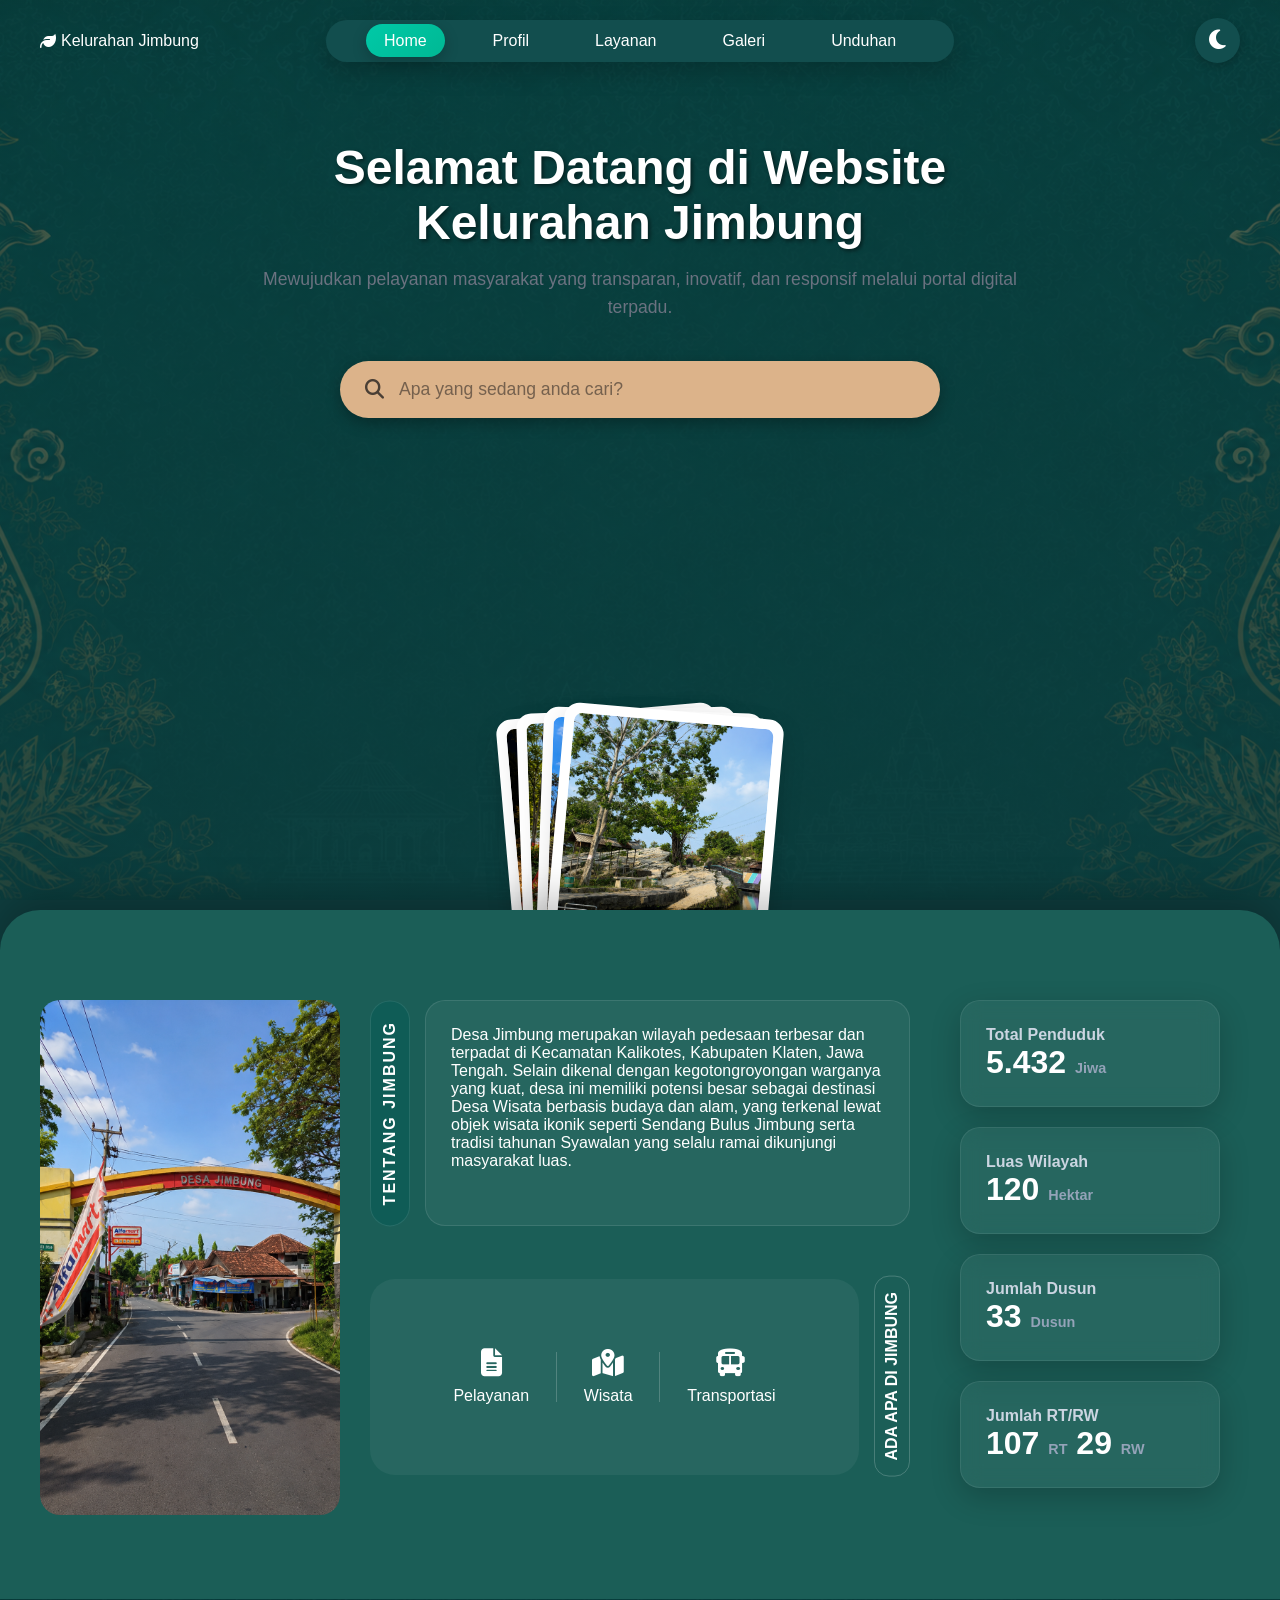
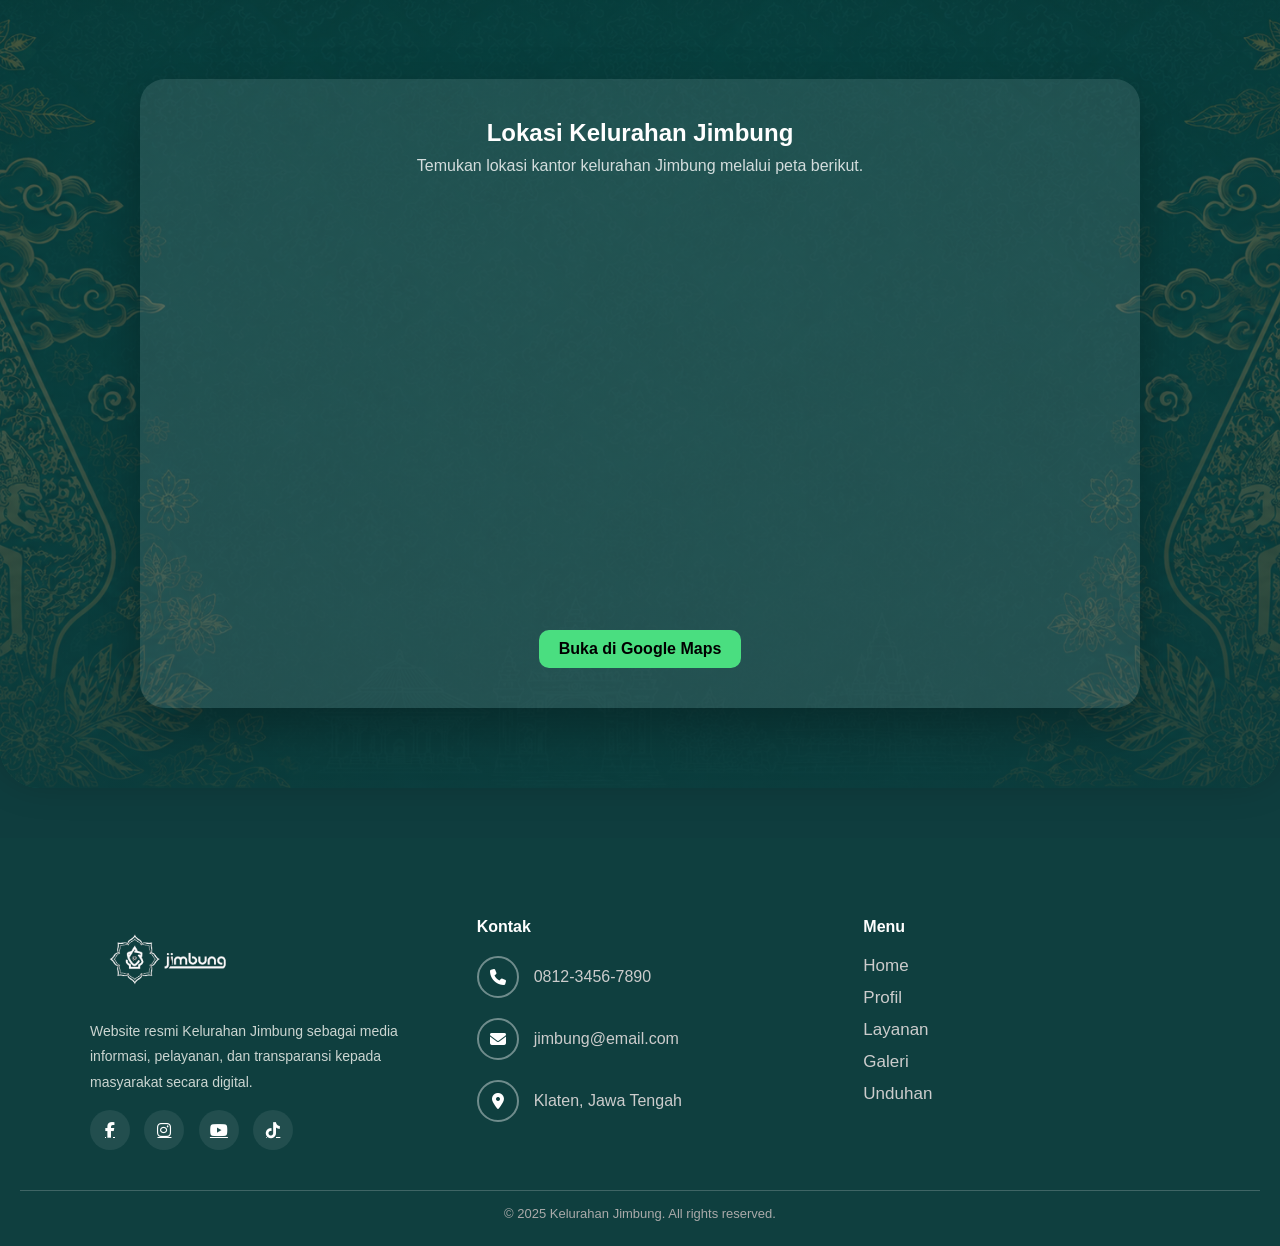
==== index.html @ c9da1eaa "Add files via upload" ====
<!DOCTYPE html>
<html lang="id">

<head>
    <meta charset="UTF-8">
    <meta name="viewport" content="width=device-width, initial-scale=1.0">
    <title>Kelurahan Jimbung</title>
    <link rel="stylesheet" href="https://cdnjs.cloudflare.com/ajax/libs/font-awesome/6.4.0/css/all.min.css">
    <link rel="stylesheet" href="style.css">
</head>

<body>

    <header class="navbar-wrapper">
        <div class="nav-left">
            <a href="index.html" class="nav-brand">
                <i class="fa-solid fa-leaf"></i> Kelurahan Jimbung
            </a>
        </div>

        <nav class="nav-pill-center">
            <ul class="nav-links">
                <li><a href="index.html" class="active">Home</a></li>
                <li><a href="profil.html">Profil</a></li>
                <li><a href="#" onclick="alert('Fitur layanan masih dalam pengembangan')">Layanan</a></li>
                <li><a href="galeri.html">Galeri</a></li>
                <li><a href="unduhan.html">Unduhan</a></li>
            </ul>
        </nav>

        <div class="nav-right">
            <button id="theme-toggle" class="theme-btn">
                <i class="fa-solid fa-moon"></i>
            </button>
        </div>
    </header>

    <header class="hero" id="home">
        <div class="hero-content">
            <h1>Selamat Datang di Website Kelurahan Jimbung</h1>
            <p>Mewujudkan pelayanan masyarakat yang transparan, inovatif, dan responsif melalui portal digital terpadu.
            </p>

            <div class="search-bar">
                <i class="fa-solid fa-magnifying-glass search-icon"></i>
                <input type="text" placeholder="Apa yang sedang anda cari?">
            </div>

            <div class="hero-gallery-container">
                <div class="gallery-polaroid card-1"><img src="assets/gambar/card1.jpg" alt="Foto 1"></div>
                <div class="gallery-polaroid card-2"><img src="assets/gambar/card2.jpg" alt="Foto 2"></div>

                <div class="gallery-polaroid card-3"><img src="assets/gambar/card3.jpg" alt="Foto 3"></div>
                <div class="gallery-polaroid card-4"><img src="assets/gambar/card4.jpg" alt="Foto 4"></div>
            </div>
        </div>
    </header>

    <main class="main-content">
        <div class="content-wrapper"> <!-- TAMBAHAN -->
            <div class="info-grid">

                <!-- KIRI -->
                <div class="left-section">
                    <img src="assets/gambar/info.jpg" class="main-image">
                </div>

                <!-- TENGAH -->
                <div class="middle-section">

                    <div class="about-wrapper">
                        <div class="about-badge">TENTANG JIMBUNG</div>

                        <div class="about-content">
                            <p>Desa Jimbung merupakan wilayah pedesaan terbesar dan terpadat di Kecamatan Kalikotes,
                                Kabupaten Klaten, Jawa Tengah. Selain dikenal dengan kegotongroyongan warganya yang
                                kuat, desa ini memiliki potensi besar sebagai destinasi Desa Wisata berbasis budaya dan
                                alam,
                                yang terkenal lewat objek wisata ikonik seperti Sendang Bulus Jimbung serta tradisi
                                tahunan Syawalan yang selalu ramai dikunjungi masyarakat luas.</p>
                        </div>
                    </div>

                    <div class="jimbung-section">
                        <div class="jimbung-card">

                            <div class="jimbung-item">
                                <i class="fa-solid fa-file-lines"></i>
                                <p>Pelayanan</p>
                            </div>

                            <div class="divider"></div>

                            <div class="jimbung-item">
                                <i class="fa-solid fa-map-location-dot"></i>
                                <p>Wisata</p>
                            </div>

                            <div class="divider"></div>

                            <div class="jimbung-item">
                                <i class="fa-solid fa-bus"></i>
                                <p>Transportasi</p>
                            </div>

                        </div>

                        <div class="side-label">
                            ADA APA DI JIMBUNG
                        </div>
                    </div>

                </div>

                <!-- KANAN (PINDAH KE SINI) -->
                <div class="stats-container">

                    <div class="info-card stat-card">
                        <p>Total Penduduk</p>
                        <h2>5.432 <span>Jiwa</span></h2>
                    </div>

                    <div class="info-card stat-card">
                        <p>Luas Wilayah</p>
                        <h2>120 <span>Hektar</span></h2>
                    </div>

                    <div class="info-card stat-card">
                        <p>Jumlah Dusun</p>
                        <h2>33 <span>Dusun</span></h2>
                    </div>

                    <div class="info-card stat-card">
                        <p>Jumlah RT/RW</p>
                        <h2>107 <span>RT</span> 29 <span>RW</span></h2>
                    </div>

                </div> <!-- info-grid TUTUP DI SINI -->
            </div> <!-- content-wrapper -->
        </div>

        <!-- PINDAH MAP KE LUAR -->
        <section class="map-section">
            <div class="map-wrapper">

                <h2>Lokasi Kelurahan Jimbung</h2>
                <p>Temukan lokasi kantor kelurahan Jimbung melalui peta berikut.</p>

                <div class="map-container">
                    <iframe src="https://www.google.com/maps?q=Jimbung,Klaten&output=embed" allowfullscreen=""
                        loading="lazy">
                    </iframe>
                </div>

                <a href="https://www.google.com/maps?q=Jimbung,Klaten" target="_blank" class="map-btn">
                    Buka di Google Maps
                </a>

            </div>
        </section>
    </main>

    <footer class="footer">

    <div class="footer-container">

        <!-- KIRI -->
        <div class="footer-left">
            <img src="assets/gambar/logo-jimbung.png" class="footer-logo">

            <p class="footer-desc">
                Website resmi Kelurahan Jimbung sebagai media informasi, pelayanan,
                dan transparansi kepada masyarakat secara digital.
            </p>

            <div class="footer-social">
    <a href="https://www.facebook.com/pages/Kelurahan-Desa-Jimbung/654755591392489" target="_blank">
        <i class="fab fa-facebook-f"></i>
    </a>

    <a href="https://www.instagram.com/desajimbung/" target="_blank">
        <i class="fab fa-instagram"></i>
    </a>

    <a href="https://www.youtube.com/@visitdesajimbung2741" target="_blank">
        <i class="fab fa-youtube"></i>
    </a>

    <a href="https://www.tiktok.com/tag/jimbung" target="_blank">
        <i class="fab fa-tiktok"></i>
    </a>
</div>
        </div>

        <!-- TENGAH (KONTAK) -->
        <div class="footer-center">
            <h4>Kontak</h4>

            <div class="footer-contact">

                <div class="contact-item">
                    <i class="fas fa-phone"></i>
                    <p>0812-3456-7890</p>
                </div>

                <div class="contact-item">
                    <i class="fas fa-envelope"></i>
                    <p>jimbung@email.com</p>
                </div>

                <div class="contact-item">
                    <i class="fas fa-map-marker-alt"></i>
                    <p>Klaten, Jawa Tengah</p>
                </div>

            </div>
        </div>

        <!-- KANAN (MENU) -->
        <div class="footer-right">
            <h4>Menu</h4>
            <ul>
                <li><a href="index.html" class="active">Home</a></li>
                <li><a href="profil.html">Profil</a></li>
                <li><a href="#" onclick="alert('Fitur layanan masih dalam pengembangan')">Layanan</a></li>
                <li><a href="galeri.html">Galeri</a></li>
                <li><a href="unduhan.html">Unduhan</a></li>
            </ul>
        </div>

    </div>

    <div class="footer-bottom">
        <p>© 2025 Kelurahan Jimbung. All rights reserved.</p>
    </div>

</footer>

    <script src="javascript.js"></script>
</body>

</html>
---- style.css ----
/* --- 1. SETUP & VARIABEL TEMA --- */
:root {
    --bg-main: #f5fdf9;
    --bg-card: #ffffff;
    --text-main: #ffffff;
    --primary-dark: #0f3d3e;
    --primary-light: #155556;
    --text-light: #ffffff;
    --text-muted: #6b7280;
    --search-bg: #dcb38a;
    --search-text: #4a3f35;
}

* {
    margin: 0;
    padding: 0;
    box-sizing: border-box;
    font-family: 'Segoe UI', Tahoma, Geneva, Verdana, sans-serif;
}

body {
    background-color: #0f3d3e;
    color: #ffffff;
}

/* --- 2. NAVBAR (Pill Shape / Mengambang) --- */
/* Container Utama */
.navbar-wrapper {
    position: fixed;
    top: 18px;
    left: 0;
    width: 100%;
    padding: 0 40px;
    display: flex;
    justify-content: space-between; /* Mendorong elemen ke kiri, tengah, kanan */
    align-items: center;
    z-index: 1000;
    transition: transform 0.3s ease;
    will-change: transform;
}

/* kondisi disembunyikan */
.navbar-hide {
    transform: translateY(-150%);
}

/* Wadah Lonjong Menu */
.nav-pill-center {
    background-color: #124e4e;
    padding: 12px 40px;
    border-radius: 50px;
    box-shadow: 0 10px 25px rgba(0, 0, 0, 0.2);
    display: flex;
    justify-content: center; /* Memastikan isi di dalam pil ke tengah */
}

/* Navigasi Link */
.nav-links {
    display: flex;
    gap: 30px;
    list-style: none;
    margin: 0;
    padding: 0;
    justify-content: center; /* Memastikan teks link ke tengah */
}

.nav-links a {
    text-decoration: none;
    color: #fff;
    font-weight: 500;
    white-space: nowrap;

    padding: 8px 18px; /* 🔥 bikin bentuk pill */
    border-radius: 999px; /* 🔥 lonjong */

    transition: all 0.3s ease;
}

.nav-links a::after {
    content: '';
    position: absolute;
    width: 0; /* Lebar awal 0 agar tidak terlihat */
    height: 2.5px; /* Ketebalan garis */
    bottom: 0;
    left: 50%;
    background-color: #4ade80; /* Warna hijau terang untuk garis */
    border-radius: 5px; /* Ujung garis agak membulat */
    transition: all 0.3s ease-in-out; /* Kecepatan animasi mulus */
    transform: translateX(-50%); /* Memastikan garis melebar dari titik tengah */
}

.nav-links a:hover {
    background: rgba(255,255,255,0.1);
    backdrop-filter: blur(10px);
    color: #4ade80;
}

.nav-links a.active {
    background: linear-gradient(135deg, #00c9a7, #00b894);
    color: #fff;
    box-shadow: 0 5px 15px rgba(0,0,0,0.2);
}

/* Mengatur ukuran area sisi kiri dan kanan agar seimbang */
.nav-left, .nav-right {
    flex: 1; /* Memberikan porsi ruang yang sama */
}

.nav-right {
    display: flex;
    justify-content: flex-end; /* Tombol ke paling kanan */
}

/* Logo di kiri */
.nav-brand {
    text-decoration: none;
    color: inherit;
    display: flex;
    align-items: center;
    gap: 5px;
}

.nav-brand:hover {
    opacity: 0.8;
}



/* Tombol tema di kanan */
.theme-btn {
    background: none;
    border: none;
    color: #fff;
    font-size: 1.4rem;
    cursor: pointer;
    background-color: #124e4e; /* Opsional: beri latar sama dengan menu jika ingin terlihat seperti tombol */
    width: 45px;
    height: 45px;
    border-radius: 50%;
    box-shadow: 0 4px 10px rgba(0,0,0,0.2);
}

.theme-btn i {
    transition: opacity 0.3s ease, transform 0.3s ease;
}

/* efek pas hover (opsional) */
.theme-btn:hover i {
    transform: scale(1.1);
}

/* --- 3. HERO SECTION (Background) --- */
.hero {
    position: relative;
    z-index: 1;
    width: 100%;
    min-height: 100vh; 
    display: flex;
    justify-content: center;
    align-items: flex-start;
    
    /* UBAH PADDING INI: Dibesarkan agar teks "Selamat Datang" tidak tertutup navbar */
    padding-top: 140px; 
    
    /* Ganti 'header.jpg' dengan nama gambarmu */
    background-image: 
        linear-gradient(rgba(15, 61, 62, 0.4), rgba(15, 61, 62, 0.7)),
        url('assets/gambar/header1.jpg'); 
        
    background-size: cover;
    background-position: center;
    background-repeat: no-repeat;
    text-align: center;
}

.hero-content {
    max-width: 800px;
    padding: 0 20px;
    z-index: 2;
}

.hero h1 {
    font-size: 3rem;
    font-weight: 800;
    margin-bottom: 15px;
    text-shadow: 2px 2px 4px rgba(0,0,0,0.5);
}

.hero p {
    font-size: 1.1rem;
    color: var(--text-muted);
    margin-bottom: 40px;
    line-height: 1.6;
}

/* --- 4. SEARCH BAR (Gaya Surabaya) --- */
.search-bar {
    display: flex;
    align-items: center;
    background-color: var(--search-bg);
    border-radius: 50px;
    padding: 10px 25px;
    max-width: 600px;
    margin: 0 auto;
    box-shadow: 0 5px 15px rgba(0,0,0,0.3);
}

.search-icon {
    color: var(--search-text);
    font-size: 1.2rem;
    margin-right: 15px;
}

.search-bar input {
    flex: 1;
    background: transparent;
    border: none;
    outline: none;
    color: var(--search-text);
    font-size: 1.1rem;
    padding: 8px 0;
}

.search-bar input::placeholder {
    color: rgba(74, 63, 53, 0.7);
}

/* ========================================================
   FINAL CODE: TUMPUKAN KARTU POLAROID (PASTILAH DI TENGAH)
   ======================================================== */
.hero-gallery-container {
    position: absolute;
    bottom: -100px; /* Jarak turun menembus batas hijau */
    left: 50%;
    transform: translateX(-50%); /* Mengunci container tepat di tengah layar */
    display: flex;
    justify-content: center;
    align-items: center;
    width: 100%;
    height: 350px; 
    z-index: 20; 
}

.gallery-polaroid {
    position: absolute;
    bottom: 0;
    left: 50%; /* Titik jangkar dimulai tepat dari tengah-tengah container */
    
    /* Ukuran kartu besar */
    width: 220px;
    height: 290px;
    background-color: #ffffff;
    padding: 10px 10px 40px 10px;
    border-radius: 15px;
    box-shadow: 0 10px 25px rgba(0,0,0,0.15);
    
    /* Deklarasi Variabel Default untuk Animasi */
    --x-offset: 0px;
    --y-offset: 0px;
    --rotate: 0deg;
    --scale: 1;
    
    /* Menggabungkan -50% (untuk centering) dengan variabel pergeseran */
    transform: translateX(calc(-50% + var(--x-offset))) translateY(var(--y-offset)) rotate(var(--rotate)) scale(var(--scale));
    transform-origin: bottom center;
    transition: transform 0.5s cubic-bezier(0.25, 1, 0.5, 1), box-shadow 0.5s ease;
    cursor: pointer;
}

.gallery-polaroid img {
    width: 100%;
    height: 100%;
    object-fit: cover;
    border-radius: 8px;
}

/* --- KONDISI AWAL: SEMUA KARTU RAPI DI TENGAH (Masing-masing diberi offset tipis agar natural) --- */
.card-1 { --x-offset: -10px; --rotate: -5deg; z-index: 1; }
.card-2 { --x-offset: -4px;  --rotate: -2deg; z-index: 2; }
.card-3 { --x-offset: 4px;   --rotate: 2deg;  z-index: 3; }
.card-4 { --x-offset: 10px;  --rotate: 5deg;  z-index: 4; }

/* --- KONDISI KETIKA CONTAINER DISOROT (MEKAR SEIMBANG KIRI & KANAN) --- */
.hero-gallery-container:has(.gallery-polaroid:hover) .gallery-polaroid {
    --y-offset: -15px;
}

.hero-gallery-container:has(.gallery-polaroid:hover) .card-1 {
    --x-offset: -330px;
    --rotate: -12deg;
}

.hero-gallery-container:has(.gallery-polaroid:hover) .card-2 {
    --x-offset: -110px;
    --rotate: -5deg;
}

.hero-gallery-container:has(.gallery-polaroid:hover) .card-3 {
    --x-offset: 110px;
    --rotate: 5deg;
}

.hero-gallery-container:has(.gallery-polaroid:hover) .card-4 {
    --x-offset: 330px;
    --rotate: 12deg;
}

/* --- EFEK HOVER INDIVIDUAL: SAAT SATU KARTU SPESIFIK DISOROT MOUSE --- */
.gallery-polaroid:hover {
    --y-offset: -50px !important; /* Naik lebih tinggi melewati kartu lain */
    --scale: 1.12 !important;     /* Ukuran membesar sedikit */
    --rotate: 0deg !important;    /* Posisi menjadi tegak lurus sempurna */
    z-index: 100 !important;      /* Maju ke urutan paling depan dari semua kartu */
    box-shadow: 0 25px 50px rgba(0,0,0,0.4); /* Bayangan lebih dramatis */
}

/* =========================================
   MAIN CONTENT (FIX FINAL)
   ========================================= */

.main-content {
    background-color: #1b5e57; /* warna hijau lu sekarang */

    /* 🔥 bikin melengkung di atas */
    border-top-left-radius: 40px;
    border-top-right-radius: 40px;
    border-bottom-left-radius: 40px;
    border-bottom-right-radius: 40px;

    /* 🔥 biar naik ke atas nutup hero */
    margin-top: 10px;

    /* 🔥 kasih bayangan */
    box-shadow: 0 -10px 40px rgba(0, 0, 0, 0.25);

    /* biar isi ga nempel pinggir */
    padding-top: 140px;

    position: relative;
    z-index: 10;
    overflow: hidden;
}

.content-wrapper {
    max-width: 1200px;
    margin: 0 auto;
    margin-bottom: 80px;
    margin-top: -50px;
}

.container {
    max-width: 1000px;
    margin: 0 auto;
}

.info-grid {
    display: grid;
    grid-template-columns: 300px 1fr 300px; /* kiri - tengah - kanan */
    gap: 30px;
    align-items: start; /* ⬅️ penting biar gak turun */
}

/* Desain Kartu Informasi & Statistik */
.info-card {
    background: rgba(255,255,255,0.05);
    border: 1px solid rgba(255,255,255,0.08);
    box-shadow: 0 10px 30px rgba(0,0,0,0.2);
    border-radius: 20px;
    padding: 25px;
    backdrop-filter: blur(10px);
    color: #fff;
}

/* =====================
   BAGIAN KIRI (GAMBAR)
===================== */

.left-section img {
    width: 100%;
    height: 515px;
    border-radius: 20px;
    object-fit: cover;
}

/* =====================
   BAGIAN TENGAH
===================== */
.middle-section {
    display: flex;
    flex-direction: column;
    gap: 20px;
}


/* WRAPPER TENTANG */
.about-wrapper {
    display: flex;
    align-items: stretch;
    gap: 15px;
}

/* BADGE VERTIKAL */
.about-badge {
    background: #0f5c56;
    color: white;
    padding: 20px 10px;
    border-radius: 20px;
    writing-mode: vertical-rl;
    transform: rotate(180deg);
    font-weight: 700;
    letter-spacing: 2px;
    border: 1px solid rgba(255,255,255,0.1);
}

/* ISI TENTANG */
.about-content {
    flex: 1;
    background: rgba(255,255,255,0.05);
    border-radius: 20px;
    padding: 25px;
    border: 1px solid rgba(255,255,255,0.1);
}

/* WRAPPER */
.jimbung-section {
    display: flex;
    align-items: center;
    margin-top: 30px;
    gap: 15px;
}

/* CARD BESAR */
.jimbung-card {
    flex: 1;
    background: rgba(255,255,255,0.05);
    border-radius: 25px;
    padding: 70px;
    display: flex;
    justify-content: space-around;
    align-items: center;
}

/* ITEM */
.jimbung-item {
    text-align: center;
    color: white;
}

.jimbung-item i {
    font-size: 28px;
    margin-bottom: 10px;
}

/* GARIS PEMISAH */
.divider {
    width: 1px;
    height: 50px;
    background: rgba(255,255,255,0.2);
}

/* LABEL SAMPING */
.side-label {
    writing-mode: vertical-rl;
    transform: rotate(180deg);
    background: transparent;
    border: 1px solid rgba(255,255,255,0.2);
    padding: 15px 8px;
    border-radius: 15px;
    font-weight: 600;
}

/* =====================
   FEATURE CARD
===================== */
.feature-card {
    background: #124e4e;
    border-radius: 20px;
    padding: 30px;
    display: flex;
    justify-content: space-around;
    color: #fff;
}

.feature-item {
    text-align: center;
    font-weight: 500;
}

/* =====================
   BAGIAN KANAN (STATS)
===================== */
.stats-container {
    display: flex;
    flex-direction: column;
    gap: 20px;
    align-items: center; /* ⬅️ INI KUNCI */
}

.stat-card {
    position: relative;
    width: 100%;
    max-width: 260px;

}

.stat-card p {
    color: #cbd5e1;
    font-weight: 600;
}

.stat-card h2 {
    font-size: 2rem;
    font-weight: 800;
    color: #ffffff;
}

.stat-card span {
    font-size: 0.9rem;
    color: #94a3b8;
}

/* ICON (KANAN) */
.stat-card i {
    position: absolute;
    right: 20px;
    top: 50%;
    transform: translateY(-50%);
    font-size: 2rem;
    opacity: 0.2;
}
/* =====================
   BAGIAN MAP
===================== */

.map-section {
    padding: 80px 20px;
    display: flex;
    justify-content: center;

    /* Ganti 'header.jpg' dengan nama gambarmu */
    background-image: 
        linear-gradient(rgba(15, 61, 62, 0.4), rgba(15, 61, 62, 0.7)),
        url('assets/gambar/header1.jpg'); 

    background-size: cover;
    background-position: center;
}

.map-wrapper {
    max-width: 1000px;
    width: 100%;
    text-align: center;

    background: rgba(255,255,255,0.1);
    padding: 40px;
    border-radius: 25px;

    box-shadow: 0 20px 50px rgba(0,0,0,0.3);
}

.map-wrapper h2 {
    margin-bottom: 10px;
}

.map-wrapper p {
    margin-bottom: 30px;
    opacity: 0.8;
}

.map-container {
    width: 100%;
    height: 400px;
    border-radius: 20px;
    overflow: hidden;
}

.map-container iframe {
    width: 100%;
    height: 100%;
    border: 0;
}

/* tombol */
.map-btn {
    display: inline-block;
    margin-top: 25px;
    padding: 10px 20px;
    background: #4ade80;
    color: #000;
    border-radius: 10px;
    text-decoration: none;
    font-weight: bold;
    transition: 0.3s;
}

.map-btn:hover {
    background: #22c55e;
}

.footer {
    margin-top: 50px;
    background: #0f3d3e;
    color: #fff;
    padding: 50px 20px 20px;
}

.footer-container {
    display: flex;
    justify-content: space-between;
    flex-wrap: wrap;
    gap: 30px;
}

/* =========================
   FOOTER MAIN
   ========================= */

.footer {
    background-color: #0f3f3f;
    padding: 80px 20px 25px;
    color: #fff;
}

.footer-container {
    max-width: 1100px;
    margin: 0 auto;
    display: flex;
    justify-content: space-between;
    gap: 60px;
    flex-wrap: wrap;
}

.footer-left,
.footer-center,
.footer-right {
    flex: 1;
    min-width: 220px;
}

/* ====================
   LEFT
==================== */
.footer-logo {
    width: 150px;
    margin-bottom: 15px;
}

.footer-desc {
    line-height: 1.8;
    font-size: 14px;
    color: #cbd5d1;
}

.footer-social {
    margin-top: 15px;
}

.footer-social a {
    display: inline-flex;
    justify-content: center;
    align-items: center;
    width: 40px;
    height: 40px;
    border-radius: 50%;
    background: rgba(255,255,255,0.08);
    margin-right: 10px;
    color: #fff;
    transition: 0.3s;
}

.footer-social a:hover {
    transform: translateY(-5px);
}

/* ====================
   CENTER (KONTAK)
==================== */
.footer-center h4 {
    margin-bottom: 20px;
    gap: 10px;
}

.footer-contact {
    display: flex;
    flex-direction: column;
    gap: 20px;
}

.contact-item {
    display: flex;
    align-items: center;
    gap: 15px;
}

.contact-item i {
    width: 42px;
    height: 42px;
    border-radius: 50%;
    border: 2px solid rgba(255,255,255,0.4);
    display: flex;
    align-items: center;
    justify-content: center;
}

.contact-item p {
    margin: 0;
    color: #ccc;
}

/* ====================
   RIGHT (MENU)
==================== */
.footer-right h4 {
    margin-bottom: 20px;
}

.footer-right ul {
    list-style: none;
    padding: 0;
}

.footer-right ul li {
    margin-bottom: 12px;
    font-size: 17px;
}

.footer-right ul li a {
    text-decoration: none;
    color: #ccc;
    transition: 0.3s;
}

.footer-right ul li a:hover {
    color: #4ade80;
}

/* ====================
   BOTTOM
==================== */
.footer-bottom {
    text-align: center;
    margin-top: 40px;
    border-top: 1px solid rgba(255,255,255,0.2);
    padding-top: 15px;
    font-size: 13px;
    color: #aaa;
}

/* ====================
   RESPONSIVE
==================== */
@media (max-width: 768px) {
    .footer-container {
        flex-direction: column;
        text-align: center;
    }
}

/* =========================
   PROFIL + SEJARAH
   ========================= */

.profil-hero {
    height: 320px;

    background: url('assets/gambar/info.jpg') center/cover no-repeat;

    display: flex;
    flex-direction: column;
    justify-content: flex-start; /* dari center jadi atas */
    align-items: center;

    position: relative;
    overflow: hidden;

    /* 🔥 INI YANG BENER */
    width: 100%;
    border-top-left-radius: 30px;
    border-top-right-radius: 30px;

    border-bottom-left-radius: 0;
    border-bottom-right-radius: 0;
    margin-top: -150px; /* SESUAI TINGGI NAVBAR LU */
    padding-top: 120px; /* biar teks ga ketutup */
    padding-top: 120px; /* atur tinggi teks */
    box-shadow: 0 10px 30px rgba(0,0,0,0.25);
}
/* 🔥 INI KUNCI NYA */
.hero-bg {
    position: absolute;
    top: -150px; /* 🔥 NAIKIN GAMBAR SEENAKNYA */
    left: 0;
    width: 100%;
    height: auto;
}
/* overlay gelap */
.profil-hero .overlay {
    position: absolute;
    inset: 0;
    background: rgba(0,0,0,0.5);
}

/* teks */
.profil-hero h1 {
    position: relative;
    color: #fff;
    font-size: 48px;
    margin: 0;
    z-index: 2;
}

.profil-hero p {
    position: relative;
    color: #ddd;
    margin-top: 10px;
    z-index: 2;
}

.profil-section {
    background-color: #1b5e57;
    position: relative;
    z-index: 10;
    overflow: hidden;
    text-align: center;

    margin-top: 65px; /* atur jaraknya */
}

/* PARAGRAF */
.profil-section p {
    max-width: 800px;
    margin: 0 auto;
    text-align: center;
    line-height: 1.6;
    padding: 20px;
}

/* =========================
   CARD SEJARAH
   ========================= */
.sejarah-card {
    position: relative;

    background: linear-gradient(135deg, rgba(255,255,255,0.05), rgba(255,255,255,0.02));
    padding: 30px;
    border-radius: 18px;

    border-left: 5px solid #4ade80; /* 🔥 garis kiri */

    backdrop-filter: blur(10px);
    box-shadow: 0 10px 25px rgba(0,0,0,0.25);

    max-width: 800px;
    margin: 20px auto;

    transition: all 0.3s ease;
}

/* HOVER */
.sejarah-card:hover {
    transform: translateY(-6px);
    box-shadow: 0 20px 40px rgba(0,0,0,0.35);
    border-left-color: #22c55e;
}

/* TEXT */
.sejarah-card p {
    text-align: center;
    line-height: 1.7;
    color: #ddd;
}


/* =========================
   VISI MISI
   ========================= */

.visi-misi {
    max-width: 1100px;
    margin: 50px auto;
    padding: 0 20px;
    text-align: center;
}

.visi-misi h2 {
    margin-bottom: 30px;
    font-size: 26px;
}

.visi-misi p {
    max-width: 800px;
    margin: 0 auto;
}

/* GRID */
.visi-misi-container {
    display: grid;
    grid-template-columns: 1fr 1fr;
    gap: 30px;
}

/* =========================
   CARD VISI MISI (UPGRADE)
   ========================= */

.visi,
.misi {
    position: relative;
    background: linear-gradient(135deg, rgba(255,255,255,0.05), rgba(255,255,255,0.02));
    padding: 30px;
    border-radius: 18px;
    color: #fff;

    border-left: 5px solid #4ade80; /* 🔥 garis kiri */

    backdrop-filter: blur(10px);
    box-shadow: 0 10px 25px rgba(0,0,0,0.25);

    transition: all 0.3s ease;
}

/* HOVER EFFECT 🔥 */
.visi:hover,
.misi:hover {
    transform: translateY(-8px);
    box-shadow: 0 20px 40px rgba(0,0,0,0.35);
    border-left-color: #22c55e;
}

/* JUDUL */
.visi h3,
.misi h3 {
    margin-bottom: 15px;
    font-size: 20px;
    font-weight: 600;
}

/* ISI */
.visi p {
    line-height: 1.7;
    color: #ddd;
}

/* LIST MISI */
.misi ul {
    text-align: left;
    padding-left: 20px;
    line-height: 1.7;
    color: #ddd;
}

/* =========================
   RESPONSIVE
   ========================= */

@media (max-width: 768px) {
    .visi-misi-container {
        grid-template-columns: 1fr;
    }
}
/* =========================
   HERO GALERI
   ========================= */
.galeri-hero {
    height: 320px;

    background: url('assets/gambar/info.jpg') center/cover no-repeat;

    display: flex;
    flex-direction: column;
    justify-content: flex-start; /* dari center jadi atas */
    align-items: center;

    position: relative;
    overflow: hidden;

    /* 🔥 INI YANG BENER */
    width: 100%;
    border-top-left-radius: 30px;
    border-top-right-radius: 30px;

    border-bottom-left-radius: 0;
    border-bottom-right-radius: 0;
    margin-top: -150px; /* SESUAI TINGGI NAVBAR LU */
    padding-top: 120px; /* biar teks ga ketutup */
    padding-top: 120px; /* atur tinggi teks */
    box-shadow: 0 10px 30px rgba(0,0,0,0.25);
}

/* OVERLAY GELAP */
.galeri-hero .overlay {
    position: absolute;
    inset: 0;
    background: rgba(0,0,0,0.5);
}

/* TEXT */
.galeri-hero h1 {
    position: relative;
    color: #fff;
    font-size: 42px;
    font-weight: 700;
    z-index: 2;
}

.galeri-hero p {
    position: relative;
    color: #ddd;
    margin-top: 10px;
    z-index: 2;
}


/* SLIDER DESIGN */
.design-showcase {
    max-width: 1200px;
    margin: 100px auto;
    padding: 0 20px;
    text-align: center;
}

.scroll-container {
    display: flex;
    gap: 20px;
    overflow-x: auto;
    padding: 20px 0;
}

.design-card {
    min-width: 300px;
    background: rgba(255,255,255,0.05);
    border-radius: 20px;
    overflow: hidden;
    flex-shrink: 0;
    transition: 0.3s;
}

.design-card img {
    width: 100%;
    height: 200px;
    object-fit: cover;
}

.design-card p {
    padding: 10px;
}

.design-card:hover {
    transform: scale(1.05);
}

/* GALERI GRID */
.galeri-section {
    text-align: center;
    padding: 60px 20px;
}

.galeri-section h2 {
    margin-bottom: 40px;
}

/* GRID */
.galeri-grid {
    display: grid;
    grid-template-columns: repeat(3, 1fr);
    gap: 30px;
}

/* CARD */
.galeri-card {
    background: #fff;
    border-radius: 20px;
    overflow: hidden;
    box-shadow: 0 10px 25px rgba(0,0,0,0.15);
    transition: 0.3s;
}

.galeri-card:hover {
    transform: translateY(-5px);
}

/* GAMBAR */
.galeri-card img {
    width: 100%;
    height: 200px;
    object-fit: cover;
}

/* ISI TEXT */
.galeri-info {
    padding: 20px;
    text-align: left;
}

.galeri-info h3 {
    margin-bottom: 10px;
    color: #1b5e57;
}

.galeri-info p {
    font-size: 14px;
    color: #555;
    line-height: 1.5;
}

.download-section {
    max-width: 900px;
    margin: 120px auto;
    padding: 0 20px;
    text-align: center;
}

/* biar ga terlalu kosong */
.download-section h2 {
    margin-bottom: 10px;
}

.download-desc {
    opacity: 0.7;
    font-size: 14px;
    margin-bottom: 30px;
}

/* LIST */
.download-list {
    margin-top: 20px;
    display: flex;
    flex-direction: column;
    gap: 20px;
}

/* CARD */
.download-card {
    display: flex;
    justify-content: space-between;
    align-items: center;

    background: linear-gradient(135deg, rgba(255,255,255,0.05), rgba(255,255,255,0.02));
    padding: 20px 25px;
    border-radius: 15px;

    border-left: 4px solid #4ade80; /* aksen kiri */
    
    backdrop-filter: blur(10px);
    box-shadow: 0 10px 25px rgba(0,0,0,0.2);

    transition: all 0.3s ease;
}

.download-card:hover {
    transform: translateY(-6px);
    box-shadow: 0 20px 35px rgba(0,0,0,0.35);
}

/* FILE INFO */
.file-info {
    display: flex;
    align-items: center;
    gap: 15px;
    text-align: left;
}

.file-info i {
    font-size: 30px;
    color: #4ade80;
}

/* teks file */
.file-info h4 {
    margin: 0;
    font-size: 16px;
}

.file-info span {
    font-size: 13px;
    opacity: 0.7;
}

/* BUTTON */
.download-btn {
    background: linear-gradient(135deg, #22c55e, #4ade80);
    color: #000;
    padding: 10px 18px;
    border-radius: 10px;
    text-decoration: none;
    font-weight: bold;

    transition: 0.3s ease;
}

.download-btn:hover {
    transform: scale(1.08);
}

/* =========================
   MOBILE RESPONSIVE
   ========================= */
@media (max-width: 768px) {

    /* NAVBAR */
    .nav-links {
        flex-wrap: wrap;
        gap: 10px;
        justify-content: center;
    }

    .nav-pill-center {
        width: 90%;
        padding: 8px;
    }

    /* HERO */
    .profil-hero {
        height: 200px;
        padding: 20px;
    }

    .profil-hero h1 {
        font-size: 28px;
    }

    .profil-hero p {
        font-size: 14px;
        padding: 0 10px;
    }

    /* SECTION */
    .profil-section {
        padding: 20px;
    }

    .profil-section h2 {
        font-size: 20px;
    }

    /* SEJARAH CARD */
    .sejarah-card {
        padding: 20px;
        font-size: 14px;
    }

    /* VISI MISI GRID */
    .visi-misi-container {
        grid-template-columns: 1fr;
    }

    .visi,
    .misi {
        padding: 20px;
    }

    /* DOWNLOAD */
    .download-card {
        flex-direction: column;
        align-items: flex-start;
        gap: 15px;
    }

    .download-btn {
        width: 100%;
        text-align: center;
    }

    /* GALERI */
    .gallery-grid {
        grid-template-columns: 1fr;
    }
}
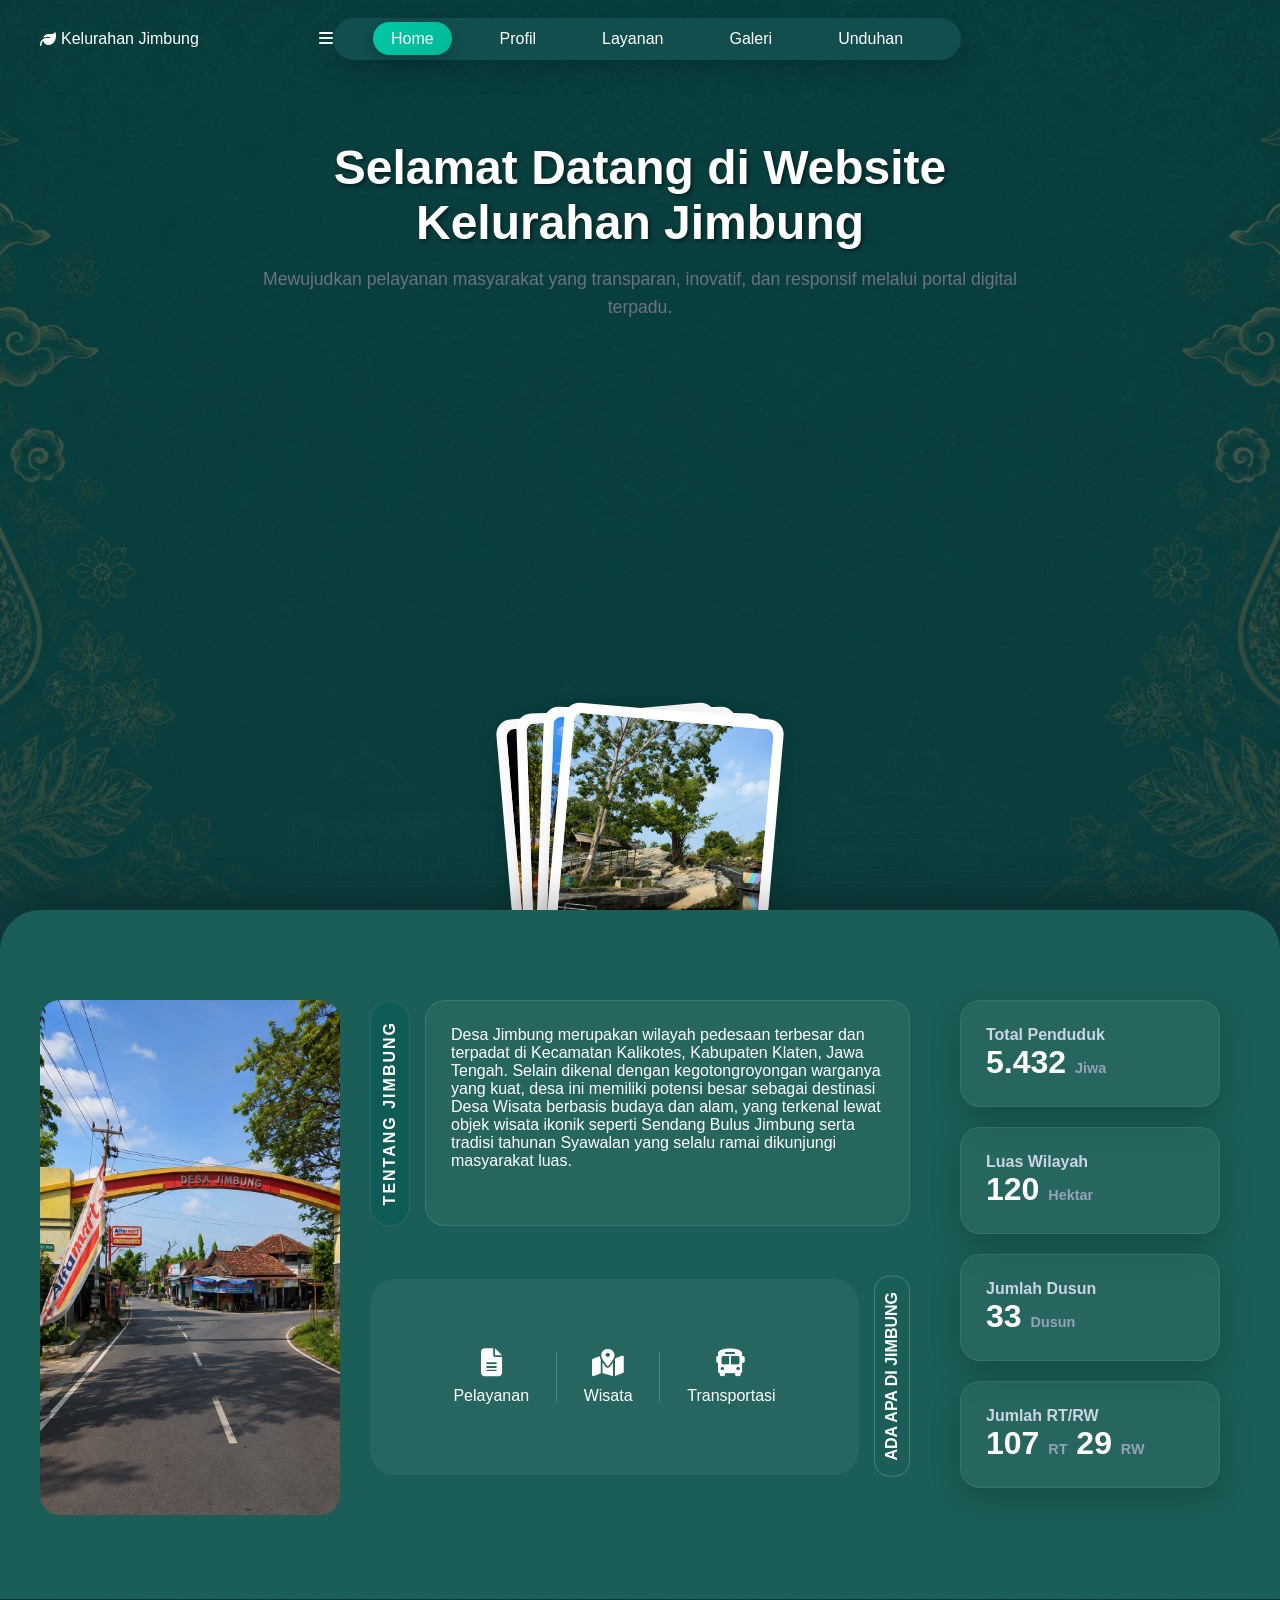
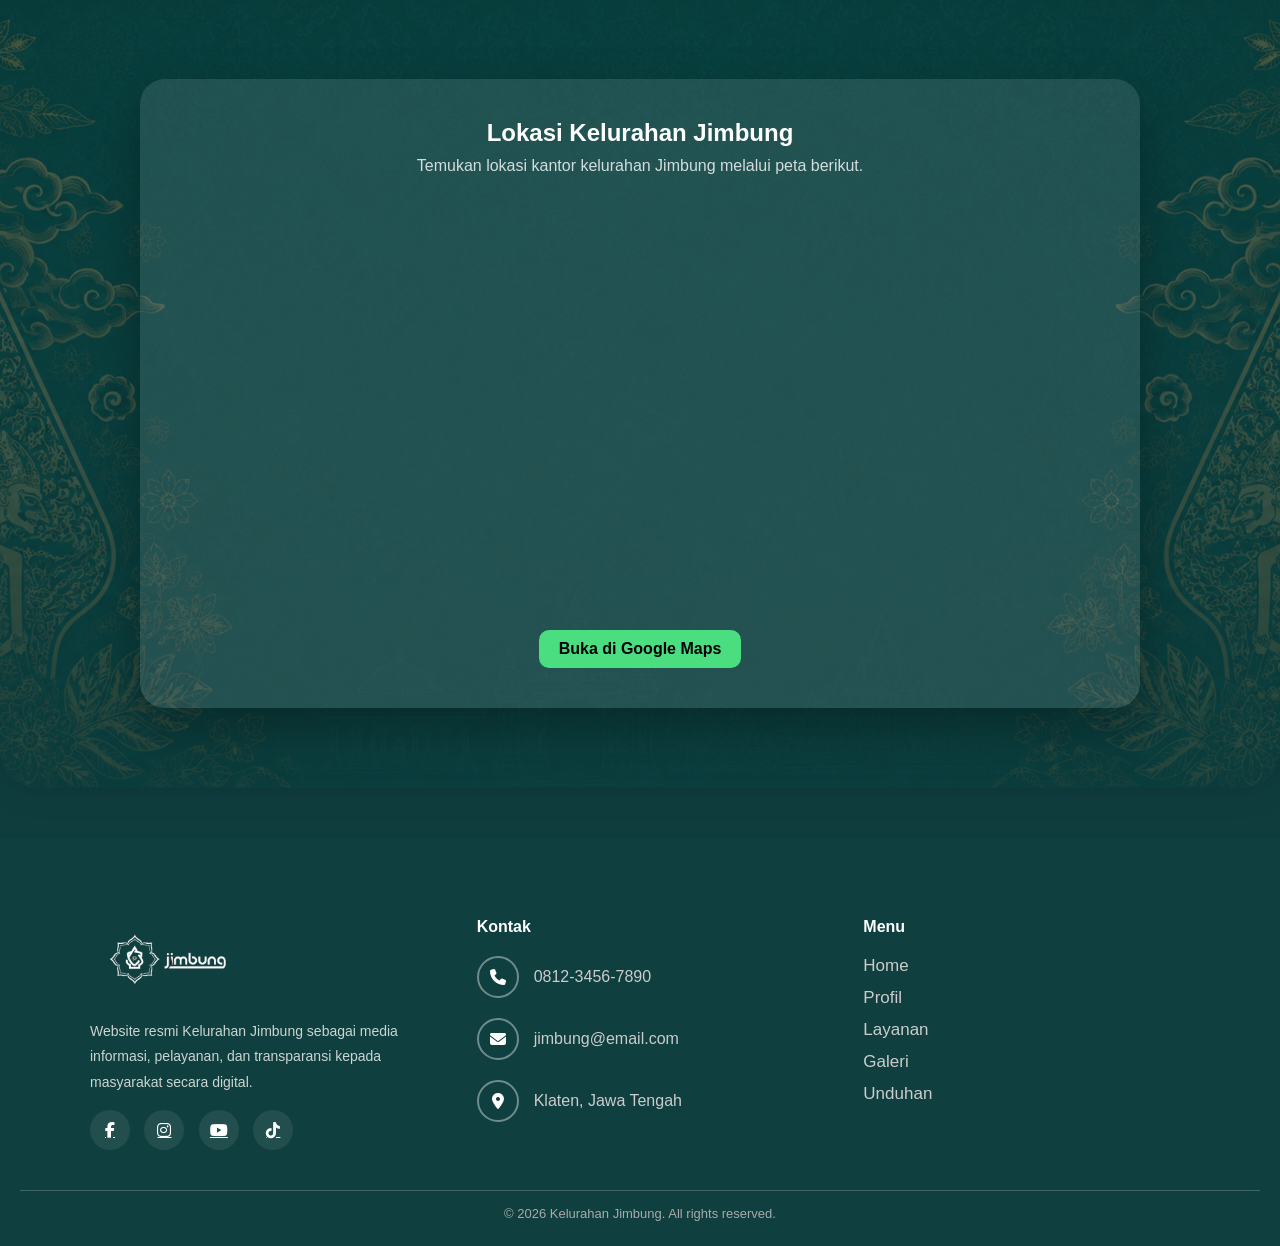
==== commit ed641075: "Update index.html" ====
--- a/index.html
+++ b/index.html
@@ -18,20 +18,23 @@
             </a>
         </div>
 
-        <nav class="nav-pill-center">
-            <ul class="nav-links">
-                <li><a href="index.html" class="active">Home</a></li>
-                <li><a href="profil.html">Profil</a></li>
-                <li><a href="#" onclick="alert('Fitur layanan masih dalam pengembangan')">Layanan</a></li>
-                <li><a href="galeri.html">Galeri</a></li>
-                <li><a href="unduhan.html">Unduhan</a></li>
-            </ul>
-        </nav>
+        <!-- Hamburger Mobile -->
+    <div class="nav-toggle" id="navToggle">
+    <i class="fa-solid fa-bars"></i>
+</div>
+
+<nav class="nav-pill-center" id="navbarMenu">
+    <ul class="nav-links">
+        <li><a href="index.html" class="active">Home</a></li>
+        <li><a href="profil.html">Profil</a></li>
+        <li><a href="#" onclick="alert('Fitur layanan masih dalam pengembangan')">Layanan</a></li>
+        <li><a href="galeri.html">Galeri</a></li>
+        <li><a href="unduhan.html">Unduhan</a></li>
+    </ul>
+</nav>
 
         <div class="nav-right">
-            <button id="theme-toggle" class="theme-btn">
-                <i class="fa-solid fa-moon"></i>
-            </button>
+                
         </div>
     </header>
 
@@ -40,11 +43,6 @@
             <h1>Selamat Datang di Website Kelurahan Jimbung</h1>
             <p>Mewujudkan pelayanan masyarakat yang transparan, inovatif, dan responsif melalui portal digital terpadu.
             </p>
-
-            <div class="search-bar">
-                <i class="fa-solid fa-magnifying-glass search-icon"></i>
-                <input type="text" placeholder="Apa yang sedang anda cari?">
-            </div>
 
             <div class="hero-gallery-container">
                 <div class="gallery-polaroid card-1"><img src="assets/gambar/card1.jpg" alt="Foto 1"></div>
@@ -231,7 +229,7 @@
     </div>
 
     <div class="footer-bottom">
-        <p>© 2025 Kelurahan Jimbung. All rights reserved.</p>
+        <p>© 2026 Kelurahan Jimbung. All rights reserved.</p>
     </div>
 
 </footer>
@@ -239,4 +237,4 @@
     <script src="javascript.js"></script>
 </body>
 
-</html>+</html>
--- a/style.css
+++ b/style.css
@@ -3,7 +3,7 @@
     --bg-main: #f5fdf9;
     --bg-card: #ffffff;
     --text-main: #ffffff;
-    --primary-dark: #0f3d3e;
+    --primary-dark: #cdc11b;
     --primary-light: #155556;
     --text-light: #ffffff;
     --text-muted: #6b7280;
@@ -1265,4 +1265,4 @@
     .gallery-grid {
         grid-template-columns: 1fr;
     }
-}+}
